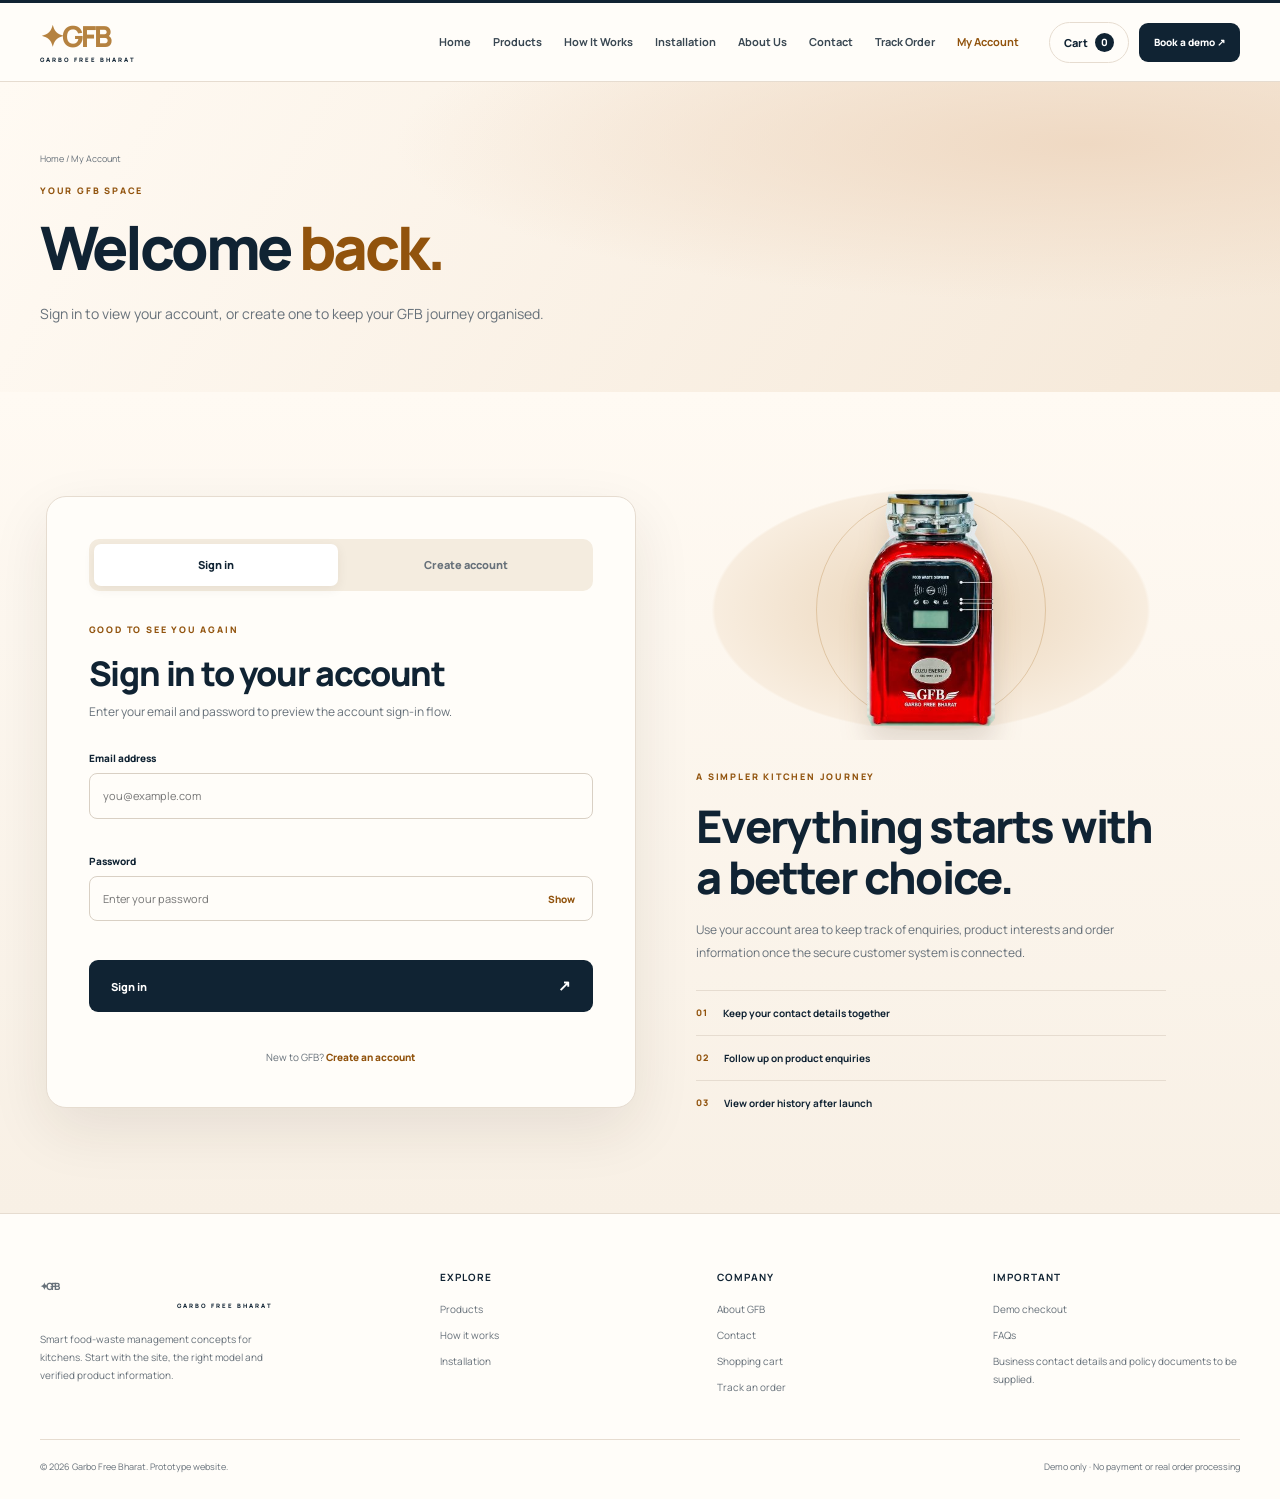
==== account.html @ bade6b45 "first" ====
<!doctype html>
<html lang="en">
<head>
  <meta charset="utf-8">
  <meta name="viewport" content="width=device-width, initial-scale=1">
  <meta name="description" content="GFB customer account sign in and registration page prototype.">
  <title>My Account | GFB</title>
  <link rel="stylesheet" href="css/style.css">
</head>
<body data-page="account">
  <header class="site-header" id="siteHeader"></header>
  <main>
    <section class="page-hero account-hero">
      <div class="container">
        <div class="breadcrumb"><a href="index.html">Home</a> / My Account</div>
        <span class="eyebrow">Your GFB space</span>
        <h1>Welcome <span class="gold">back.</span></h1>
        <p class="lead">Sign in to view your account, or create one to keep your GFB journey organised.</p>
      </div>
    </section>

    <section class="section account-section">
      <div class="container account-layout">
        <div class="account-card">
          <div class="account-tabs" role="tablist" aria-label="Account options">
            <button class="account-tab active" id="signInTab" type="button" role="tab" aria-selected="true" aria-controls="signInPanel">Sign in</button>
            <button class="account-tab" id="registerTab" type="button" role="tab" aria-selected="false" aria-controls="registerPanel">Create account</button>
          </div>

          <form id="signInPanel" class="account-form" novalidate>
            <span class="eyebrow">Good to see you again</span>
            <h2>Sign in to your account</h2>
            <p class="copy">Enter your email and password to preview the account sign-in flow.</p>
            <div class="field">
              <label for="loginEmail">Email address</label>
              <input id="loginEmail" name="email" type="email" autocomplete="email" placeholder="you@example.com" required>
              <small class="error" data-account-error="loginEmail"></small>
            </div>
            <div class="field">
              <label for="loginPassword">Password</label>
              <div class="password-wrap"><input id="loginPassword" name="password" type="password" autocomplete="current-password" placeholder="Enter your password" minlength="8" required><button class="password-toggle" type="button" data-toggle-password="loginPassword" aria-label="Show password">Show</button></div>
              <small class="error" data-account-error="loginPassword"></small>
            </div>
            <button class="btn btn-dark account-submit" type="submit">Sign in <span>↗</span></button>
            <p class="account-status" id="loginStatus" aria-live="polite"></p>
            <p class="account-switch-copy">New to GFB? <button type="button" class="text-button" data-show-register>Create an account</button></p>
          </form>

          <form id="registerPanel" class="account-form" novalidate hidden>
            <span class="eyebrow">Join the GFB community</span>
            <h2>Create your account</h2>
            <p class="copy">Add your details to preview the registration experience.</p>
            <div class="field">
              <label for="registerName">Full name</label>
              <input id="registerName" name="name" autocomplete="name" placeholder="Your full name" required>
              <small class="error" data-account-error="registerName"></small>
            </div>
            <div class="field">
              <label for="registerEmail">Email address</label>
              <input id="registerEmail" name="email" type="email" autocomplete="email" placeholder="you@example.com" required>
              <small class="error" data-account-error="registerEmail"></small>
            </div>
            <div class="field">
              <label for="registerPhone">Mobile number</label>
              <input id="registerPhone" name="phone" inputmode="numeric" autocomplete="tel" placeholder="10-digit mobile number" pattern="[6-9][0-9]{9}" required>
              <small class="error" data-account-error="registerPhone"></small>
            </div>
            <div class="field">
              <label for="registerPassword">Create password</label>
              <div class="password-wrap"><input id="registerPassword" name="password" type="password" autocomplete="new-password" placeholder="At least 8 characters" minlength="8" required><button class="password-toggle" type="button" data-toggle-password="registerPassword" aria-label="Show password">Show</button></div>
              <small class="error" data-account-error="registerPassword"></small>
            </div>
            <label class="account-consent"><input type="checkbox" id="accountConsent" required> I agree to the account terms and privacy policy (add official links before launch).</label>
            <button class="btn btn-dark account-submit" type="submit">Create account <span>↗</span></button>
            <p class="account-status" id="registerStatus" aria-live="polite"></p>
            <p class="account-switch-copy">Already have an account? <button type="button" class="text-button" data-show-login>Sign in</button></p>
          </form>

          <section id="accountPreview" class="account-preview" hidden aria-live="polite">
            <div class="success-mark">✓</div>
            <span class="eyebrow">Prototype account preview</span>
            <h2 id="previewHeading">Welcome to GFB</h2>
            <p class="copy" id="previewMessage"></p>
            <div class="account-profile-row"><span>Account email</span><strong id="previewEmail"></strong></div>
            <p class="notice">This is only a front-end preview. No account has been created and no credentials are verified or saved.</p>
            <button class="btn btn-outline" id="accountSignOut" type="button">Back to sign in</button>
          </section>
        </div>

        <aside class="account-aside">
          <div class="account-aside-art"><span class="account-orbit"></span><img src="assets/images/gfb-product.png" alt="GFB food waste management product"></div>
          <span class="eyebrow">A simpler kitchen journey</span>
          <h2>Everything starts with a better choice.</h2>
          <p class="copy">Use your account area to keep track of enquiries, product interests and order information once the secure customer system is connected.</p>
          <ul class="account-benefits">
            <li><span>01</span> Keep your contact details together</li>
            <li><span>02</span> Follow up on product enquiries</li>
            <li><span>03</span> View order history after launch</li>
          </ul>
        </aside>
      </div>
    </section>
  </main>
  <footer class="site-footer" id="siteFooter"></footer>
  <div class="toast" id="toast" role="status" aria-live="polite"></div>
  <script src="js/products.js"></script>
  <script src="js/app.js"></script>
  <script src="js/account.js"></script>
</body>
</html>
---- css/style.css ----
@import url('https://fonts.googleapis.com/css2?family=Manrope:wght@400;500;600;700;800&display=swap');
:root{
 --ivory:#fffaf3;--cream:#f8eddf;--peach:#f0ddca;--ink:#102333;
 --bronze:#91530d;--gold:#b58240;--muted:#67717a;--line:#e6dcd0;
 --white:#fffdf9;--sage:#eaf0e6;--shadow:0 22px 60px rgba(40,32,20,.09);
 --font:'Manrope',Arial,sans-serif;--radius:20px;--max:1200px
}
*{box-sizing:border-box}html{scroll-behavior:smooth;scroll-padding-top:100px}
body{margin:0;background:var(--ivory);color:var(--ink);font-family:var(--font);line-height:1.6}
img{max-width:100%;display:block}a{color:inherit}button,input,select,textarea{font:inherit}
button,a{ -webkit-tap-highlight-color:transparent}
a:focus-visible,button:focus-visible,input:focus-visible,select:focus-visible,textarea:focus-visible{outline:3px solid #ba8543;outline-offset:3px}
.container{width:min(calc(100% - 44px),var(--max));margin:auto}
.site-header{height:82px;position:sticky;top:0;z-index:50;background:rgba(255,253,249,.94);backdrop-filter:blur(16px);border-top:3px solid var(--ink);border-bottom:1px solid var(--line)}
.nav-wrap{height:100%;display:flex;align-items:center;gap:30px}
.brand{text-decoration:none;color:var(--gold);font-size:29px;font-weight:800;letter-spacing:-2px;line-height:1;white-space:nowrap}
.brand small{display:block;color:var(--ink);font-size:6px;letter-spacing:2px;margin-top:6px;text-align:center}
.nav-links{display:flex;align-items:center;gap:22px;margin-left:auto}
.nav-links a{text-decoration:none;font-size:11px;font-weight:700;color:#394752;transition:color .2s}
.nav-links a:hover,.nav-links a.active{color:var(--bronze)}
.nav-actions{display:flex;align-items:center;gap:10px}
.cart-link{font-size:11px;text-decoration:none;font-weight:800;border:1px solid var(--line);border-radius:999px;padding:10px 14px}
.cart-count{display:inline-grid;place-items:center;min-width:19px;height:19px;border-radius:50%;background:var(--ink);color:white;margin-left:5px;font-size:10px}
.menu-toggle{display:none;background:none;border:1px solid var(--line);border-radius:9px;padding:9px 12px;font-size:19px;color:var(--ink)}
.btn{display:inline-flex;align-items:center;justify-content:center;gap:9px;min-height:48px;padding:13px 21px;border-radius:9px;border:1px solid transparent;text-decoration:none;font-size:11px;font-weight:800;cursor:pointer;transition:transform .2s,box-shadow .2s,background .2s}
.btn:hover{transform:translateY(-2px);box-shadow:0 10px 25px rgba(16,35,51,.12)}
.btn-dark{background:var(--ink);color:white}.btn-bronze{background:var(--bronze);color:white}
.btn-outline{background:transparent;color:var(--ink);border-color:#cdb99e}.btn-light{background:var(--white);color:var(--ink);border-color:var(--line)}
.btn-small{min-height:39px;padding:10px 14px;font-size:10px}
.eyebrow{display:block;color:var(--bronze);font-size:9px;font-weight:800;letter-spacing:1.8px;text-transform:uppercase;margin-bottom:17px}
.pill{display:inline-flex;align-items:center;gap:8px;padding:7px 11px;border-radius:99px;background:#f3e0c9;color:#74450f;font-size:8px;font-weight:800;letter-spacing:1px;text-transform:uppercase}
.pill:before{content:"";width:5px;height:5px;border-radius:50%;background:var(--bronze)}
h1,h2,h3,p{margin-top:0}h1{font-size:clamp(42px,5.5vw,70px);line-height:1.06;letter-spacing:-3px;font-weight:800;margin-bottom:22px}
h2{font-size:clamp(30px,4vw,49px);line-height:1.12;letter-spacing:-1.8px;font-weight:800;margin-bottom:17px}
h3{font-size:19px;line-height:1.25;letter-spacing:-.5px}
.lead{font-size:14px;line-height:1.9;color:var(--muted);max-width:620px}
.copy{font-size:12px;line-height:1.9;color:var(--muted)}
.gold{color:var(--bronze)}.muted{color:var(--muted)}
.section{padding:88px 0}.section-soft{background:#f6eddf}
.section-head{display:flex;justify-content:space-between;align-items:end;gap:30px;margin-bottom:35px}
.section-head p{max-width:430px;margin:0}
.hero{position:relative;overflow:hidden;padding:65px 0 55px;background:radial-gradient(ellipse at 83% 30%,#efd5bd 0,transparent 53%),linear-gradient(120deg,#fffaf3,#fbf2e8)}
.hero-grid{display:grid;grid-template-columns:1.08fr .92fr;align-items:center;gap:55px}
.hero-copy .lead{max-width:560px}
.hero-actions{display:flex;gap:11px;flex-wrap:wrap;margin:28px 0}
.trust-row{display:flex;gap:20px;flex-wrap:wrap;color:#766d62;font-size:9px;font-weight:700}
.trust-row span:before{content:"◇";color:var(--bronze);margin-right:7px}
.hero-visual{min-height:470px;position:relative;display:grid;place-items:center}
.hero-orbit{position:absolute;width:min(90%,420px);aspect-ratio:1;border:1px solid #b28b5740;border-radius:50%}
.hero-orbit:after{content:"";position:absolute;inset:22px;border:1px dashed #b28b5730;border-radius:50%;animation:spin 70s linear infinite}
.product-stage{position:relative;width:min(86%,390px);height:430px;border:1px solid #fff;border-radius:24px;background:linear-gradient(140deg,#ffffffd9,#fffaf3ad);box-shadow:var(--shadow);display:flex;align-items:center;justify-content:center;overflow:hidden}
.product-stage:before{content:"";position:absolute;inset:35px;background:radial-gradient(ellipse,#ecd2b573,transparent 65%)}
.product-stage img{position:relative;height:300px;width:80%;object-fit:contain;filter:drop-shadow(0 20px 15px #492b2025);animation:float 6s ease-in-out infinite}
.stage-label{position:absolute;top:20px;left:20px;font-size:8px;letter-spacing:1px;font-weight:800;color:#496074;background:#e7edf2;padding:7px 10px;border-radius:30px}
.stage-foot{position:absolute;bottom:18px;left:20px;right:20px;border-top:1px solid var(--line);padding-top:12px;display:flex;justify-content:space-between;align-items:end}
.stage-foot strong{font-size:16px}.stage-foot small{font-size:8px;color:var(--muted);letter-spacing:1px}
@keyframes float{50%{transform:translateY(-10px)}}@keyframes spin{to{transform:rotate(360deg)}}
.grid-3{display:grid;grid-template-columns:repeat(3,1fr);gap:20px}
.grid-2{display:grid;grid-template-columns:repeat(2,1fr);gap:24px}
.product-card{background:var(--white);border:1px solid var(--line);border-radius:17px;overflow:hidden;transition:transform .25s,box-shadow .25s}
.product-card:hover{transform:translateY(-6px);box-shadow:var(--shadow)}
.product-art{height:240px;background:linear-gradient(135deg,#f6eadb,#eee6d7);display:grid;place-items:center;position:relative;overflow:hidden}
.product-art img{height:200px;width:80%;object-fit:contain;filter:drop-shadow(0 13px 10px #422b141a);transition:transform .4s}
.product-card:hover .product-art img{transform:translateY(-5px) rotate(-2deg)}
.product-info{padding:23px}.product-info h3{margin:12px 0 8px}.product-info p{font-size:11px;color:var(--muted);line-height:1.8;min-height:60px}
.product-meta{font-size:9px;color:var(--bronze);font-weight:800;letter-spacing:.8px;text-transform:uppercase}
.price-line{display:flex;align-items:baseline;gap:10px;margin:16px 0 5px}.price-line strong{font-size:20px}.price-line del{font-size:11px;color:#999}
.price-note{font-size:9px;color:var(--muted);margin-bottom:17px}
.card-actions{display:flex;gap:8px;flex-wrap:wrap}
.note-box{padding:15px 17px;border:1px solid #e2d3bd;border-radius:10px;background:#fffaf3;color:#756b5e;font-size:10px;line-height:1.8}
.feature-grid{display:grid;grid-template-columns:repeat(auto-fit,minmax(240px,1fr));gap:15px}
.feature{padding:24px;border:1px solid var(--line);border-radius:15px;background:rgba(255,253,249,.7)}
.feature-number{color:var(--bronze);font-size:10px;font-weight:800;letter-spacing:1px}
.feature h3{margin:13px 0 8px}.feature p{font-size:11px;color:var(--muted);line-height:1.8;margin:0}
.steps{display:grid;grid-template-columns:repeat(3,1fr);gap:15px}
.step{padding:24px;background:var(--white);border:1px solid var(--line);border-radius:15px}
.step-no{width:34px;height:34px;border-radius:50%;display:grid;place-items:center;background:#f3e0c9;color:var(--bronze);font-weight:800;font-size:11px}
.step h3{margin:20px 0 9px}.step p{font-size:11px;line-height:1.8;color:var(--muted);margin:0}
.diagram{background:#f5ecdf;border:1px solid var(--line);border-radius:20px;padding:20px;overflow:hidden}
.diagram svg{width:100%;height:auto;display:block;max-height:430px}
.cta-band{padding:45px;background:var(--ink);color:white;border-radius:20px;display:flex;align-items:center;justify-content:space-between;gap:25px}
.cta-band h2{font-size:clamp(27px,3vw,38px);margin:0}.cta-band p{color:#bdc8cf;font-size:11px;margin:10px 0 0}
.faq-list{max-width:850px}.faq-item{border-bottom:1px solid var(--line)}
.faq-q{width:100%;background:none;border:0;text-align:left;padding:20px 2px;display:flex;justify-content:space-between;gap:20px;color:var(--ink);font-weight:800;font-size:12px;cursor:pointer}
.faq-a{display:none;padding:0 30px 20px 2px;font-size:11px;line-height:1.9;color:var(--muted)}
.faq-item.open .faq-a{display:block}.faq-item.open .faq-q span:last-child{transform:rotate(45deg)}
.site-footer{background:#fffdf9;padding:55px 0 25px;border-top:1px solid var(--line)}
.footer-grid{display:grid;grid-template-columns:1.5fr 1fr 1fr 1fr;gap:30px}
.footer-grid h4{font-size:10px;letter-spacing:1px;text-transform:uppercase;margin:0 0 15px}
.footer-grid a,.footer-grid p{display:block;font-size:10px;color:var(--muted);text-decoration:none;margin:8px 0;line-height:1.8}
.footer-grid a:hover{color:var(--bronze)}.footer-bottom{border-top:1px solid var(--line);margin-top:35px;padding-top:20px;display:flex;justify-content:space-between;gap:15px;color:var(--muted);font-size:9px}
.page-hero{padding:70px 0 50px;background:linear-gradient(120deg,#fffaf3,#f5e8d8)}
.page-hero h1{font-size:clamp(38px,5vw,60px)}
.breadcrumb{font-size:9px;color:var(--muted);margin-bottom:18px}.breadcrumb a{text-decoration:none}
.detail-grid{display:grid;grid-template-columns:1fr 1fr;gap:55px;align-items:start}
.gallery-main{height:500px;background:radial-gradient(ellipse,#ead5b8,#f9f0e1);border-radius:20px;display:grid;place-items:center;overflow:hidden}
.gallery-main img{height:80%;width:80%;object-fit:contain}
.thumb-row{display:flex;gap:10px;margin-top:12px}
.thumb{width:75px;height:75px;border:1px solid var(--line);border-radius:10px;background:#f5eadc;display:grid;place-items:center;cursor:pointer}
.thumb img{height:60px;object-fit:contain}
.detail-summary h1{font-size:clamp(32px,4vw,49px);letter-spacing:-2px}
.detail-summary .price-line strong{font-size:27px}
.quantity{display:flex;align-items:center;gap:12px;margin:22px 0}
.quantity button{width:35px;height:35px;border:1px solid var(--line);background:white;border-radius:8px;cursor:pointer}
.quantity input{width:45px;text-align:center;border:1px solid var(--line);border-radius:7px;padding:8px}
.spec-table{width:100%;border-collapse:collapse;margin-top:20px;font-size:11px}
.spec-table td{padding:14px 10px;border-bottom:1px solid var(--line)}
.spec-table td:first-child{font-weight:800;width:42%}.spec-table td:last-child{color:var(--muted)}
.content-split{display:grid;grid-template-columns:1fr 1fr;gap:45px;align-items:center}
.content-image{min-height:340px;background:radial-gradient(ellipse,#ead5b8,#f9f0e1);border-radius:20px;display:grid;place-items:center}
.content-image img{height:290px;object-fit:contain}
.form-layout{display:grid;grid-template-columns:1.2fr .8fr;gap:35px;align-items:start}
.form-card,.summary-card{background:white;border:1px solid var(--line);border-radius:16px;padding:26px}
.form-grid{display:grid;grid-template-columns:1fr 1fr;gap:16px}
.field{display:flex;flex-direction:column;gap:7px;margin-bottom:15px}
.field.full{grid-column:1/-1}.field label{font-size:10px;font-weight:800}
.field input,.field select,.field textarea{width:100%;padding:13px;border:1px solid #d9d0c4;border-radius:8px;background:#fffdf9;font-size:11px;color:var(--ink)}
.field textarea{min-height:110px;resize:vertical}
.field input:focus,.field select:focus,.field textarea:focus{border-color:var(--gold);outline:2px solid #b5824022}
.error{font-size:9px;color:#b42318;min-height:12px}
.summary-row{display:flex;justify-content:space-between;gap:15px;padding:12px 0;border-bottom:1px solid var(--line);font-size:11px}
.summary-total{font-size:16px;font-weight:800}
.cart-row{display:grid;grid-template-columns:100px 1fr auto;gap:20px;align-items:center;padding:18px 0;border-bottom:1px solid var(--line)}
.cart-row img{height:90px;width:90px;object-fit:contain;background:#f5eadc;border-radius:10px}
.cart-row h3{font-size:14px;margin-bottom:5px}.cart-row p{font-size:10px;color:var(--muted);margin:0}
.cart-row .cart-controls{display:flex;align-items:center;gap:8px;margin-top:10px}
.cart-controls button{border:1px solid var(--line);background:white;border-radius:6px;padding:5px 10px;cursor:pointer}
.empty-state{text-align:center;padding:65px 20px;background:white;border:1px solid var(--line);border-radius:18px}
.success-mark{width:66px;height:66px;border-radius:50%;display:grid;place-items:center;background:#eaf0e6;color:#42623c;font-size:30px;margin:0 auto 20px}
.notice{padding:13px 15px;background:#f3e7d7;border:1px solid #e2d3bd;border-radius:9px;font-size:10px;color:#6f5c43;line-height:1.8}
.toast{position:fixed;right:20px;bottom:20px;z-index:100;background:var(--ink);color:white;padding:14px 18px;border-radius:10px;font-size:11px;box-shadow:var(--shadow);opacity:0;transform:translateY(12px);transition:.25s;pointer-events:none}
.toast.show{opacity:1;transform:none}
.mobile-buy{display:none}
@media(max-width:900px){
 .nav-links{gap:12px}.nav-links a{font-size:10px}.nav-wrap{gap:18px}
 .hero-grid{gap:25px}.product-stage{height:390px}.hero-visual{min-height:410px}
 .footer-grid{grid-template-columns:1.3fr 1fr 1fr}.detail-grid{gap:30px}
}
@media(max-width:700px){
 .container{width:min(calc(100% - 34px),var(--max))}
 .site-header{height:72px}.nav-wrap{justify-content:space-between}
 .menu-toggle{display:block}.nav-actions{margin-left:auto}.nav-actions .btn{display:none}
 .nav-links{display:none;position:absolute;top:69px;left:0;right:0;background:var(--white);padding:18px 24px 24px;border-bottom:1px solid var(--line);box-shadow:var(--shadow);flex-direction:column;align-items:stretch;gap:0}
 .nav-links.open{display:flex}.nav-links a{padding:12px 0;border-bottom:1px solid var(--line);font-size:12px}
 .brand{font-size:26px}.hero{padding:48px 0 35px}.hero-grid{grid-template-columns:1fr;gap:12px}
 h1{font-size:43px;letter-spacing:-2px}.hero-visual{min-height:390px}.product-stage{height:365px;width:min(90%,360px)}
 .product-stage img{height:260px}.section{padding:62px 0}.section-head{display:block}.section-head p{margin-top:15px}
 .grid-3,.grid-2,.steps,.feature-grid{grid-template-columns:1fr}
 .product-art{height:220px}.product-info p{min-height:0}
 .detail-grid,.content-split,.form-layout{grid-template-columns:1fr;gap:25px}
 .gallery-main{height:370px}.detail-summary h1{font-size:36px}
 .cta-band{padding:28px;display:block}.cta-band .btn{margin-top:20px}
 .footer-grid{grid-template-columns:1fr 1fr}.footer-grid>div:first-child{grid-column:1/-1}
 .footer-bottom{display:block;line-height:2}.form-grid{grid-template-columns:1fr}
 .field.full{grid-column:auto}.cart-row{grid-template-columns:76px 1fr}.cart-row>strong{grid-column:2}
 .cart-row img{width:70px;height:75px}.mobile-buy{display:flex;position:fixed;bottom:12px;left:14px;right:14px;z-index:45;box-shadow:0 8px 30px #0002}
}
@media(prefers-reduced-motion:reduce){*,*:before,*:after{animation:none!important;transition:none!important;scroll-behavior:auto!important}}

/* Account page */
.account-hero{background:radial-gradient(ellipse at 85% 20%,#efd9c3 0,transparent 45%),linear-gradient(120deg,#fffaf3,#f5e8d8)}
.account-section{background:linear-gradient(180deg,#fffaf3,#f8f0e5)}
.account-layout{display:grid;grid-template-columns:minmax(0,1.05fr) minmax(300px,.95fr);gap:55px;align-items:center}
.account-card{background:var(--white);border:1px solid var(--line);border-radius:20px;padding:clamp(22px,4vw,42px);box-shadow:var(--shadow);max-width:590px;width:100%;margin:auto}
.account-tabs{display:grid;grid-template-columns:1fr 1fr;gap:6px;padding:5px;background:#f4ecdf;border-radius:10px;margin-bottom:32px}
.account-tab{border:0;background:transparent;border-radius:7px;padding:12px 10px;color:var(--muted);font-size:11px;font-weight:800;cursor:pointer}
.account-tab.active{background:white;color:var(--ink);box-shadow:0 3px 12px #38260f12}
.account-form h2,.account-preview h2{font-size:clamp(25px,3vw,34px);letter-spacing:-1.2px;margin-bottom:9px}
.account-form>.copy{margin-bottom:26px}
.password-wrap{position:relative;display:flex;align-items:center}
.password-wrap input{padding-right:65px!important}
.password-toggle{position:absolute;right:10px;border:0;background:transparent;color:var(--bronze);font-size:10px;font-weight:800;cursor:pointer;padding:8px}
.account-submit{width:100%;margin-top:5px}
.account-submit span{margin-left:auto;font-size:15px}
.account-switch-copy{text-align:center;color:var(--muted);font-size:10px;margin:22px 0 0}
.text-button{border:0;background:transparent;color:var(--bronze);font-size:10px;font-weight:800;cursor:pointer;padding:0}
.account-status{font-size:10px;color:var(--muted);min-height:5px;margin:10px 0 0}
.account-consent{display:flex;gap:9px;align-items:flex-start;font-size:9px;color:var(--muted);line-height:1.7;margin:5px 0 17px}
.account-consent input{margin-top:3px;accent-color:var(--bronze)}
.account-preview{text-align:center;padding:15px 0 0}
.account-profile-row{display:flex;justify-content:space-between;gap:12px;text-align:left;padding:16px 0;margin:20px 0;border-top:1px solid var(--line);border-bottom:1px solid var(--line);font-size:10px}
.account-profile-row span{color:var(--muted)}
.account-preview .notice{text-align:left;margin:18px 0}
.account-aside{max-width:470px}
.account-aside h2{font-size:clamp(30px,4vw,45px);letter-spacing:-1.8px}
.account-aside-art{height:260px;position:relative;display:grid;place-items:center;margin-bottom:30px;background:radial-gradient(ellipse,#ead4b8,#f8eddf 65%,transparent 66%);overflow:hidden}
.account-aside-art img{height:235px;width:75%;object-fit:contain;position:relative;z-index:1;filter:drop-shadow(0 18px 14px #49301b25)}
.account-orbit{position:absolute;width:230px;height:230px;border:1px solid #b5824050;border-radius:50%}
.account-benefits{list-style:none;padding:0;margin:25px 0 0}
.account-benefits li{display:flex;gap:15px;align-items:center;border-top:1px solid var(--line);padding:14px 0;font-size:10px;font-weight:700}
.account-benefits span{color:var(--bronze);font-size:9px;font-weight:800;letter-spacing:1px}
@media(max-width:800px){.account-layout{grid-template-columns:1fr;gap:45px}.account-aside{max-width:590px;margin:auto}.account-aside-art{height:220px}.account-aside-art img{height:205px}}
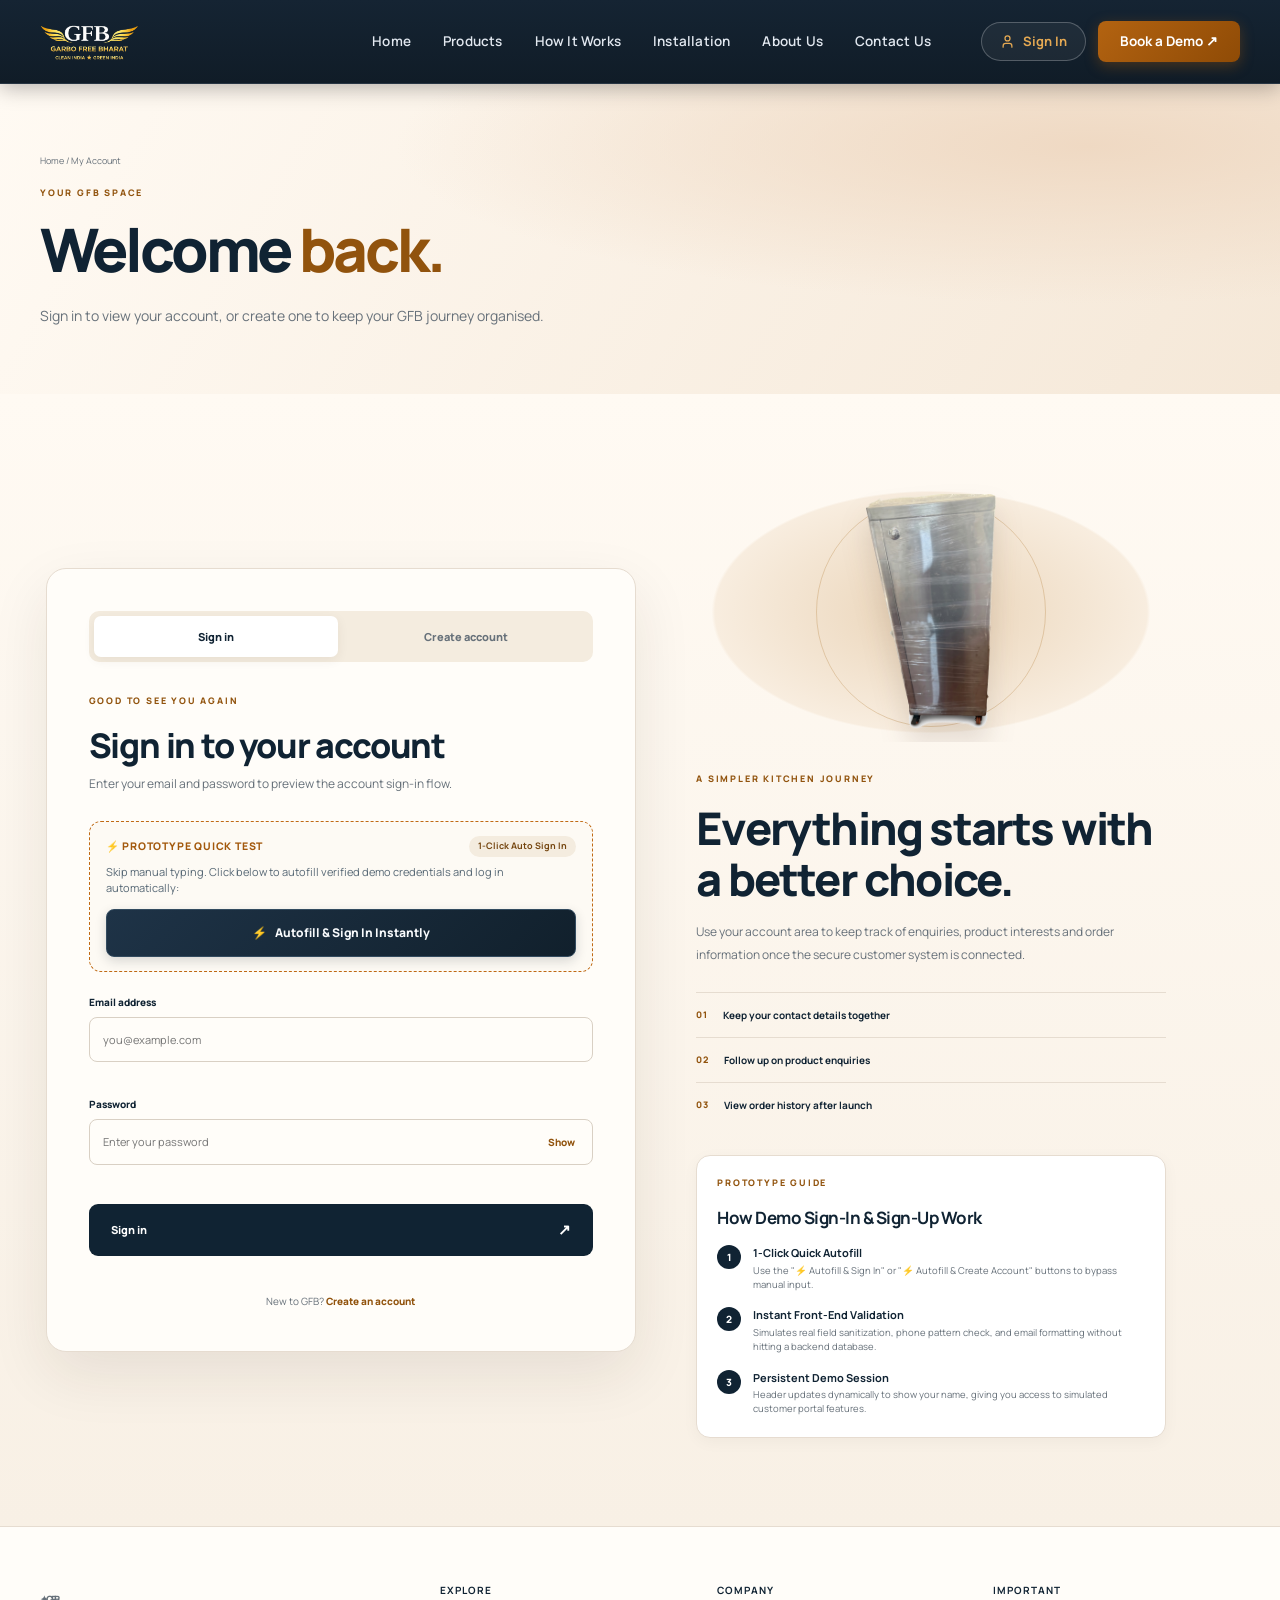
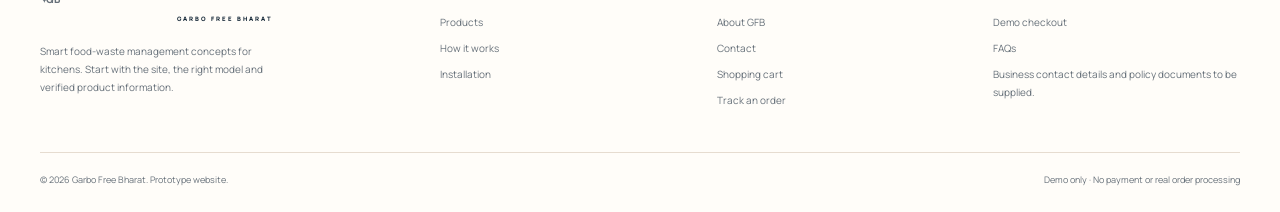
==== commit 8b211242: "five" ====
--- a/account.html
+++ b/account.html
@@ -31,6 +31,17 @@
             <span class="eyebrow">Good to see you again</span>
             <h2>Sign in to your account</h2>
             <p class="copy">Enter your email and password to preview the account sign-in flow.</p>
+
+            <div class="prototype-autofill-banner">
+              <div class="autofill-top">
+                <span class="proto-tag">⚡ Prototype Quick Test</span>
+                <span class="proto-badge">1-Click Auto Sign In</span>
+              </div>
+              <p class="proto-text">Skip manual typing. Click below to autofill verified demo credentials and log in automatically:</p>
+              <button type="button" class="btn btn-autofill" id="autofillSignInBtn">
+                <span>⚡</span> Autofill & Sign In Instantly
+              </button>
+            </div>
             <div class="field">
               <label for="loginEmail">Email address</label>
               <input id="loginEmail" name="email" type="email" autocomplete="email" placeholder="you@example.com" required>
@@ -50,6 +61,17 @@
             <span class="eyebrow">Join the GFB community</span>
             <h2>Create your account</h2>
             <p class="copy">Add your details to preview the registration experience.</p>
+
+            <div class="prototype-autofill-banner">
+              <div class="autofill-top">
+                <span class="proto-tag">⚡ Prototype Quick Test</span>
+                <span class="proto-badge">1-Click Auto Registration</span>
+              </div>
+              <p class="proto-text">Skip manual typing. Click below to generate sample user details, accept terms, and create your demo account automatically:</p>
+              <button type="button" class="btn btn-autofill" id="autofillSignUpBtn">
+                <span>⚡</span> Autofill & Create Account Instantly
+              </button>
+            </div>
             <div class="field">
               <label for="registerName">Full name</label>
               <input id="registerName" name="name" autocomplete="name" placeholder="Your full name" required>
@@ -76,14 +98,45 @@
             <p class="account-switch-copy">Already have an account? <button type="button" class="text-button" data-show-login>Sign in</button></p>
           </form>
 
-          <section id="accountPreview" class="account-preview" hidden aria-live="polite">
-            <div class="success-mark">✓</div>
-            <span class="eyebrow">Prototype account preview</span>
-            <h2 id="previewHeading">Welcome to GFB</h2>
-            <p class="copy" id="previewMessage"></p>
-            <div class="account-profile-row"><span>Account email</span><strong id="previewEmail"></strong></div>
-            <p class="notice">This is only a front-end preview. No account has been created and no credentials are verified or saved.</p>
-            <button class="btn btn-outline" id="accountSignOut" type="button">Back to sign in</button>
+          <section id="accountPreview" class="account-dashboard" hidden aria-live="polite">
+            <div class="dashboard-header">
+              <div class="dashboard-avatar" id="previewAvatar">AS</div>
+              <div class="dashboard-user-info">
+                <div class="session-badge"><span class="pulse-dot"></span> Active Prototype Session</div>
+                <h2 id="previewHeading">Welcome back, Aditya</h2>
+                <p class="copy" id="previewMessage">You are signed in to the GFB prototype customer portal.</p>
+              </div>
+            </div>
+
+            <div class="dashboard-grid">
+              <div class="dash-card">
+                <span class="dash-card-tag">Account Profile</span>
+                <div class="dash-row"><span>Full Name</span><strong id="previewName">Aditya Sharma</strong></div>
+                <div class="dash-row"><span>Email</span><strong id="previewEmail">aditya.sharma@garbofree.in</strong></div>
+                <div class="dash-row"><span>Mobile</span><strong id="previewPhone">+91 98765 43210</strong></div>
+                <div class="dash-row"><span>Membership</span><strong>GFB Verified Prototype Member</strong></div>
+              </div>
+
+              <div class="dash-card">
+                <span class="dash-card-tag">Recent Enquiry</span>
+                <div class="dash-enquiry">
+                  <strong>GFB Home Model (0.75 HP)</strong>
+                  <p>Installation feasibility check requested for standard 3.5" stainless steel sink.</p>
+                  <span class="enquiry-status-pill">Survey Scheduled · Prototype Status</span>
+                </div>
+              </div>
+            </div>
+
+            <div class="dashboard-quick-actions">
+              <a class="btn btn-dark btn-small" href="index.html#products">Explore Products →</a>
+              <a class="btn btn-outline btn-small" href="track-order.html">Track Orders</a>
+              <button class="btn btn-danger-outline btn-small" id="accountSignOut" type="button">Sign Out</button>
+            </div>
+
+            <div class="prototype-explainer-banner">
+              <strong>💡 How this prototype works:</strong>
+              <p>Your session is stored locally in your browser. As you navigate the site (Home, Products, How It Works, Installation), the header remembers your logged-in status. You can click "Sign Out" anytime to return to guest mode.</p>
+            </div>
           </section>
         </div>
 
@@ -97,6 +150,32 @@
             <li><span>02</span> Follow up on product enquiries</li>
             <li><span>03</span> View order history after launch</li>
           </ul>
+
+          <div class="proto-walkthrough-card">
+            <span class="eyebrow">Prototype Guide</span>
+            <h3>How Demo Sign-In & Sign-Up Work</h3>
+            <div class="proto-step-item">
+              <span class="step-num">1</span>
+              <div>
+                <strong>1-Click Quick Autofill</strong>
+                <p>Use the "⚡ Autofill & Sign In" or "⚡ Autofill & Create Account" buttons to bypass manual input.</p>
+              </div>
+            </div>
+            <div class="proto-step-item">
+              <span class="step-num">2</span>
+              <div>
+                <strong>Instant Front-End Validation</strong>
+                <p>Simulates real field sanitization, phone pattern check, and email formatting without hitting a backend database.</p>
+              </div>
+            </div>
+            <div class="proto-step-item">
+              <span class="step-num">3</span>
+              <div>
+                <strong>Persistent Demo Session</strong>
+                <p>Header updates dynamically to show your name, giving you access to simulated customer portal features.</p>
+              </div>
+            </div>
+          </div>
         </aside>
       </div>
     </section>
--- a/css/style.css
+++ b/css/style.css
@@ -11,17 +11,28 @@
 button,a{ -webkit-tap-highlight-color:transparent}
 a:focus-visible,button:focus-visible,input:focus-visible,select:focus-visible,textarea:focus-visible{outline:3px solid #ba8543;outline-offset:3px}
 .container{width:min(calc(100% - 44px),var(--max));margin:auto}
-.site-header{height:82px;position:sticky;top:0;z-index:50;background:rgba(255,253,249,.94);backdrop-filter:blur(16px);border-top:3px solid var(--ink);border-bottom:1px solid var(--line)}
-.nav-wrap{height:100%;display:flex;align-items:center;gap:30px}
+.site-header{height:84px;position:sticky;top:0;z-index:100;background:#11202c;background:linear-gradient(180deg,#152433 0%,#101c27 100%);border-top:none;border-bottom:1px solid rgba(255,255,255,0.08);box-shadow:0 4px 20px rgba(0,0,0,0.28)}
+.nav-wrap{height:100%;display:flex;align-items:center;justify-content:space-between;gap:24px}
 .brand{text-decoration:none;color:var(--gold);font-size:29px;font-weight:800;letter-spacing:-2px;line-height:1;white-space:nowrap}
 .brand small{display:block;color:var(--ink);font-size:6px;letter-spacing:2px;margin-top:6px;text-align:center}
-.nav-links{display:flex;align-items:center;gap:22px;margin-left:auto}
-.nav-links a{text-decoration:none;font-size:11px;font-weight:700;color:#394752;transition:color .2s}
-.nav-links a:hover,.nav-links a.active{color:var(--bronze)}
-.nav-actions{display:flex;align-items:center;gap:10px}
-.cart-link{font-size:11px;text-decoration:none;font-weight:800;border:1px solid var(--line);border-radius:999px;padding:10px 14px}
-.cart-count{display:inline-grid;place-items:center;min-width:19px;height:19px;border-radius:50%;background:var(--ink);color:white;margin-left:5px;font-size:10px}
-.menu-toggle{display:none;background:none;border:1px solid var(--line);border-radius:9px;padding:9px 12px;font-size:19px;color:var(--ink)}
+.brand-logo-wrap{display:inline-flex;align-items:center;text-decoration:none;padding:4px 0}
+.header-logo{height:50px;width:auto;max-width:185px;object-fit:contain;display:block;transition:transform .2s ease}
+.brand-logo-wrap:hover .header-logo{transform:scale(1.02)}
+.nav-links{display:flex;align-items:center;gap:28px;margin-left:auto;margin-right:24px}
+.nav-links a{text-decoration:none;font-size:13.5px;font-weight:600;color:#e2e8f0;letter-spacing:0.2px;padding:6px 2px;position:relative;transition:color .2s ease}
+.nav-links a:hover,.nav-links a.active{color:#ffffff}
+.nav-links a.active::after{content:"";position:absolute;bottom:-4px;left:0;right:0;height:2px;background:#c06a14;border-radius:2px}
+.nav-actions{display:flex;align-items:center;gap:12px}
+.nav-signin-btn{display:inline-flex;align-items:center;gap:8px;padding:8px 18px;border-radius:999px;border:1px solid rgba(255,255,255,0.24);background:rgba(255,255,255,0.05);color:#e5a953;font-size:13px;font-weight:700;text-decoration:none;transition:all .2s ease;white-space:nowrap}
+.nav-signin-btn svg{stroke:#e5a953;transition:stroke .2s ease}
+.nav-signin-btn:hover{background:rgba(255,255,255,0.12);border-color:rgba(255,255,255,0.45);color:#f6c579;transform:translateY(-1px)}
+.nav-signin-btn:hover svg{stroke:#f6c579}
+.nav-demo-btn{display:inline-flex;align-items:center;justify-content:center;gap:6px;padding:10px 22px;border-radius:8px;background:#a3590d;background:linear-gradient(135deg,#b36311 0%,#8f4b06 100%);color:#ffffff !important;font-size:13.5px;font-weight:700;text-decoration:none;box-shadow:0 4px 14px rgba(163,89,13,0.38);transition:all .2s ease;white-space:nowrap}
+.nav-demo-btn:hover{background:linear-gradient(135deg,#c46d14 0%,#9e5308 100%);box-shadow:0 6px 18px rgba(163,89,13,0.5);transform:translateY(-1px)}
+.mobile-nav-actions{display:none}
+.cart-link{font-size:11px;text-decoration:none;font-weight:800;border:1px solid rgba(255,255,255,0.2);color:#e2e8f0;border-radius:999px;padding:8px 12px}
+.cart-count{display:inline-grid;place-items:center;min-width:19px;height:19px;border-radius:50%;background:var(--bronze);color:white;margin-left:5px;font-size:10px}
+.menu-toggle{display:none;background:rgba(255,255,255,0.08);border:1px solid rgba(255,255,255,0.22);border-radius:8px;padding:8px 12px;font-size:18px;color:#ffffff;cursor:pointer}
 .btn{display:inline-flex;align-items:center;justify-content:center;gap:9px;min-height:48px;padding:13px 21px;border-radius:9px;border:1px solid transparent;text-decoration:none;font-size:11px;font-weight:800;cursor:pointer;transition:transform .2s,box-shadow .2s,background .2s}
 .btn:hover{transform:translateY(-2px);box-shadow:0 10px 25px rgba(16,35,51,.12)}
 .btn-dark{background:var(--ink);color:white}.btn-bronze{background:var(--bronze);color:white}
@@ -131,17 +142,26 @@
 .toast{position:fixed;right:20px;bottom:20px;z-index:100;background:var(--ink);color:white;padding:14px 18px;border-radius:10px;font-size:11px;box-shadow:var(--shadow);opacity:0;transform:translateY(12px);transition:.25s;pointer-events:none}
 .toast.show{opacity:1;transform:none}
 .mobile-buy{display:none}
+@media(max-width:1100px){
+ .nav-links{gap:18px;margin-right:16px}.nav-links a{font-size:12.5px}.header-logo{height:46px}
+ .nav-signin-btn{padding:7px 14px;font-size:12px}.nav-demo-btn{padding:9px 18px;font-size:12.5px}
+}
 @media(max-width:900px){
- .nav-links{gap:12px}.nav-links a{font-size:10px}.nav-wrap{gap:18px}
+ .nav-links{gap:12px;margin-right:10px}.nav-links a{font-size:11.5px}.nav-wrap{gap:14px}.header-logo{height:42px}
+ .nav-signin-btn{padding:6px 12px;font-size:11.5px}.nav-demo-btn{padding:8px 14px;font-size:12px}
  .hero-grid{gap:25px}.product-stage{height:390px}.hero-visual{min-height:410px}
  .footer-grid{grid-template-columns:1.3fr 1fr 1fr}.detail-grid{gap:30px}
 }
 @media(max-width:700px){
  .container{width:min(calc(100% - 34px),var(--max))}
  .site-header{height:72px}.nav-wrap{justify-content:space-between}
- .menu-toggle{display:block}.nav-actions{margin-left:auto}.nav-actions .btn{display:none}
- .nav-links{display:none;position:absolute;top:69px;left:0;right:0;background:var(--white);padding:18px 24px 24px;border-bottom:1px solid var(--line);box-shadow:var(--shadow);flex-direction:column;align-items:stretch;gap:0}
- .nav-links.open{display:flex}.nav-links a{padding:12px 0;border-bottom:1px solid var(--line);font-size:12px}
+ .header-logo{height:42px}
+ .menu-toggle{display:block;margin-left:auto}
+ .nav-actions{display:none}
+ .nav-links{display:none;position:absolute;top:72px;left:0;right:0;background:#11202c;border-bottom:1px solid rgba(255,255,255,0.12);box-shadow:0 12px 30px rgba(0,0,0,0.45);padding:20px 24px;flex-direction:column;align-items:stretch;gap:0;margin:0}
+ .nav-links.open{display:flex}.nav-links a{padding:12px 0;border-bottom:1px solid rgba(255,255,255,0.08);font-size:14px;color:#e2e8f0}
+ .mobile-nav-actions{display:flex;flex-direction:column;gap:10px;margin-top:16px;padding-top:8px}
+ .mobile-nav-actions .nav-signin-btn,.mobile-nav-actions .nav-demo-btn{width:100%;justify-content:center;padding:12px}
  .brand{font-size:26px}.hero{padding:48px 0 35px}.hero-grid{grid-template-columns:1fr;gap:12px}
  h1{font-size:43px;letter-spacing:-2px}.hero-visual{min-height:390px}.product-stage{height:365px;width:min(90%,360px)}
  .product-stage img{height:260px}.section{padding:62px 0}.section-head{display:block}.section-head p{margin-top:15px}
@@ -190,3 +210,832 @@
 .account-benefits li{display:flex;gap:15px;align-items:center;border-top:1px solid var(--line);padding:14px 0;font-size:10px;font-weight:700}
 .account-benefits span{color:var(--bronze);font-size:9px;font-weight:800;letter-spacing:1px}
 @media(max-width:800px){.account-layout{grid-template-columns:1fr;gap:45px}.account-aside{max-width:590px;margin:auto}.account-aside-art{height:220px}.account-aside-art img{height:205px}}
+
+
+/* =========================================================
+   CINEMATIC HOW-IT-WORKS INTERACTIVE STORY ANIMATION
+   ========================================================= */
+.story {
+    height: 430svh;
+    padding: 0;
+    background: #f3e7d7;
+    --open: 0;
+    --cut: 0;
+    --water: 0;
+    --scraps: 0;
+    --zoom: 1;
+    position: relative;
+}
+
+.story-pin {
+    position: sticky;
+    top: 82px;
+    height: calc(100svh - 82px);
+    min-height: 540px;
+    overflow: hidden;
+    background: radial-gradient(ellipse at 72% 45%, #fffaf1, #efe1cc);
+}
+
+.story-grid {
+    display: grid;
+    grid-template-columns: .75fr 1.25fr;
+    align-items: center;
+    gap: 35px;
+    height: 100%;
+}
+
+.story-copy {
+    position: relative;
+    z-index: 2;
+}
+
+.story-title {
+    font-size: clamp(30px, 3.6vw, 48px);
+    font-weight: 800;
+    line-height: 1.1;
+    letter-spacing: -1.8px;
+    min-height: 115px;
+    margin-bottom: 12px;
+}
+
+.story-description {
+    font-size: 12px;
+    line-height: 1.85;
+    color: #60675f;
+    min-height: 75px;
+    max-width: 350px;
+    margin-bottom: 15px;
+}
+
+.story-nav-wrap {
+    margin: 16px 0;
+}
+
+.story-mode-switch {
+    display: inline-flex;
+    gap: 6px;
+    background: #eadecb;
+    padding: 4px;
+    border-radius: 30px;
+    margin-bottom: 14px;
+}
+
+.story-mode-btn {
+    border: 0;
+    background: transparent;
+    font-size: 9px;
+    font-weight: 800;
+    letter-spacing: .6px;
+    color: #7c7161;
+    padding: 6px 12px;
+    border-radius: 20px;
+    cursor: pointer;
+    transition: background .25s, color .25s;
+}
+
+.story-mode-btn.active {
+    background: #102333;
+    color: #ffffff;
+}
+
+.story-nav {
+    display: flex;
+    gap: 10px;
+    margin-bottom: 10px;
+}
+
+.story-nav button {
+    height: 6px;
+    width: 44px;
+    border: 0;
+    border-radius: 20px;
+    background: #c7b99e;
+    position: relative;
+    padding: 0;
+    cursor: pointer;
+    transition: background .3s, transform .3s;
+}
+
+.story-nav button:before {
+    content: '';
+    position: absolute;
+    inset: -10px 0;
+}
+
+.story-nav button.active {
+    background: var(--bronze);
+    transform: scaleY(1.3);
+}
+
+.hotspot-card {
+    background: linear-gradient(135deg, #ffffffeb, #fffaf3d9);
+    border: 1px solid #dfcfb9;
+    border-radius: 12px;
+    padding: 12px 14px;
+    box-shadow: 0 10px 25px #5e3c1d12;
+    margin-top: 14px;
+    max-width: 360px;
+    transition: border-color .3s, box-shadow .3s;
+}
+
+.hotspot-card.highlight {
+    border-color: var(--bronze);
+    box-shadow: 0 12px 30px #91530d22;
+}
+
+.hotspot-card-badge {
+    font-size: 8px;
+    font-weight: 800;
+    letter-spacing: 1px;
+    color: var(--bronze);
+    text-transform: uppercase;
+    margin-bottom: 4px;
+    display: flex;
+    align-items: center;
+    gap: 6px;
+}
+
+.hotspot-card-badge:before {
+    content: '';
+    width: 5px;
+    height: 5px;
+    border-radius: 50%;
+    background: var(--bronze);
+}
+
+.hotspot-card-title {
+    font-size: 12px;
+    font-weight: 800;
+    color: #102333;
+    margin: 0 0 4px;
+    letter-spacing: -.3px;
+}
+
+.hotspot-card-desc {
+    font-size: 10px;
+    line-height: 1.7;
+    color: #67717a;
+    margin: 0;
+}
+
+.story-note {
+    font-size: 9px;
+    color: #8a8174;
+    max-width: 340px;
+    line-height: 1.7;
+    margin-top: 12px;
+}
+
+.story-stage {
+    transform: scale(var(--zoom));
+    will-change: transform;
+    position: relative;
+    perspective: 1000px;
+}
+
+.story-stage svg {
+    width: 100%;
+    display: block;
+    max-height: calc(100svh - 160px);
+    overflow: visible;
+    filter: drop-shadow(0 20px 30px #24140718);
+}
+
+.cabinet-door {
+    transform-box: fill-box;
+    transition: transform .5s cubic-bezier(.16, 1, .3, 1), opacity .4s ease;
+    opacity: calc(1 - var(--open) * .95);
+}
+
+.door-left {
+    transform-origin: 90px 337px;
+    transform: perspective(900px) rotateY(calc(var(--open) * -84deg));
+}
+
+.door-right {
+    transform-origin: 650px 337px;
+    transform: perspective(900px) rotateY(calc(var(--open) * 84deg));
+}
+
+.cutaway-layer {
+    opacity: var(--cut);
+    transition: opacity .35s ease;
+}
+
+.food-flow-layer {
+    opacity: var(--scraps);
+    transition: opacity .35s ease;
+}
+
+.water-flow-layer {
+    opacity: var(--water);
+    transition: opacity .35s ease;
+}
+
+.rotor-assembly {
+    transform-origin: 295px 358px;
+    animation: rotorSpin 2.4s linear infinite;
+}
+
+@keyframes rotorSpin {
+    to {
+        transform: rotate(360deg);
+    }
+}
+
+.vortex-motion {
+    animation: vortexPulse 1.2s ease-in-out infinite alternate;
+}
+
+@keyframes vortexPulse {
+    0% {
+        opacity: .25;
+        stroke-width: 1px;
+    }
+    100% {
+        opacity: .85;
+        stroke-width: 2.4px;
+    }
+}
+
+.dynamic-slurry-flow {
+    stroke-dasharray: 10 8;
+    animation: slurryDash 1.2s linear infinite;
+}
+
+@keyframes slurryDash {
+    to {
+        stroke-dashoffset: -36;
+    }
+}
+
+.scrap-fall-1 {
+    animation: scrapFall 1.8s ease-in infinite;
+}
+
+.scrap-fall-2 {
+    animation: scrapFall 2.2s ease-in .5s infinite;
+}
+
+.scrap-fall-3 {
+    animation: scrapFall 2s ease-in 1s infinite;
+}
+
+@keyframes scrapFall {
+    0% {
+        transform: translateY(-12px);
+        opacity: 0;
+    }
+    35% {
+        opacity: 1;
+    }
+    100% {
+        transform: translateY(38px);
+        opacity: 0;
+    }
+}
+
+.faucet-water-stream {
+    opacity: calc(.25 + var(--water) * .75);
+    transition: opacity .4s;
+}
+
+.splash-ripple {
+    animation: ripplePulse 1.4s ease-out infinite;
+}
+
+@keyframes ripplePulse {
+    0% {
+        rx: 6px;
+        ry: 1.5px;
+        opacity: .9;
+    }
+    100% {
+        rx: 18px;
+        ry: 4.5px;
+        opacity: 0;
+    }
+}
+
+.hotspot-pin {
+    cursor: pointer;
+    transition: transform .25s cubic-bezier(.34, 1.56, .64, 1);
+}
+
+.hotspot-pin:hover,
+.hotspot-pin.active {
+    transform: scale(1.28);
+}
+
+.hotspot-pulse {
+    fill: #38bdf8;
+    opacity: .35;
+    animation: pinPulse 2s cubic-bezier(.4, 0, .6, 1) infinite;
+}
+
+.hotspot-core {
+    fill: #0284c7;
+    stroke: #ffffff;
+    stroke-width: 1.5;
+    transition: fill .2s;
+}
+
+.hotspot-pin:hover .hotspot-core,
+.hotspot-pin.active .hotspot-core {
+    fill: #dc2626;
+}
+
+@keyframes pinPulse {
+    0% {
+        r: 6px;
+        opacity: .8;
+    }
+    70% {
+        r: 15px;
+        opacity: 0;
+    }
+    100% {
+        r: 15px;
+        opacity: 0;
+    }
+}
+
+.story-progress {
+    position: absolute;
+    bottom: 0;
+    left: 0;
+    right: 0;
+    height: 3px;
+    background: #b69b7320;
+}
+
+.story-progress span {
+    display: block;
+    height: 100%;
+    width: calc(var(--p) * 100%);
+    background: var(--gold);
+}
+
+.stage-caption {
+    position: absolute;
+    bottom: 18px;
+    right: 30px;
+    font-size: 8px;
+    letter-spacing: 1px;
+    color: #8a7c68;
+}
+
+.scene-chip {
+    position: absolute;
+    right: 0;
+    top: 8%;
+    background: #fffcf6eb;
+    backdrop-filter: blur(8px);
+    border: 1px solid #e1ceb2;
+    border-radius: 8px;
+    padding: 9px 12px;
+    font-size: 8px;
+    font-weight: 700;
+    box-shadow: 0 10px 20px #6f4c2510;
+}
+
+@media(max-width:991.98px) {
+    .story-pin {
+        top: 74px;
+        height: calc(100svh - 74px);
+    }
+    .story-grid {
+        grid-template-columns: .85fr 1.15fr;
+        gap: 15px;
+    }
+    .story-title {
+        font-size: 34px;
+        min-height: 90px;
+    }
+    .story-description {
+        font-size: 11px;
+    }
+    .scene-chip {
+        right: 10px;
+        top: 0;
+    }
+}
+
+@media(max-width:700px) {
+    .story {
+        height: 380svh;
+    }
+    .story-pin {
+        min-height: 0;
+        top: 72px;
+        height: calc(100svh - 72px);
+    }
+    .story-grid {
+        display: flex;
+        flex-direction: column;
+        justify-content: center;
+        align-items: stretch;
+        gap: 0;
+    }
+    .story-copy {
+        padding-top: 15px;
+    }
+    .story-copy .eyebrow {
+        font-size: 8px;
+        margin-bottom: 8px;
+    }
+    .story-title {
+        font-size: 24px;
+        min-height: 55px;
+        max-width: 330px;
+        letter-spacing: -1px;
+        margin-bottom: 8px;
+    }
+    .story-description {
+        font-size: 10px;
+        min-height: 45px;
+        line-height: 1.6;
+        max-width: 330px;
+        margin: 0;
+    }
+    .story-nav {
+        margin: 12px 0 10px;
+    }
+    .story-note {
+        font-size: 7px;
+        max-width: none;
+    }
+    .story-mode-switch {
+        gap: 3px;
+        padding: 3px;
+        margin-bottom: 8px;
+    }
+    .story-mode-btn {
+        font-size: 7px;
+        padding: 4px 8px;
+    }
+    .hotspot-card {
+        padding: 8px 10px;
+        margin-top: 8px;
+        max-width: 320px;
+    }
+    .hotspot-card-title {
+        font-size: 10px;
+    }
+    .hotspot-card-desc {
+        font-size: 8.5px;
+        line-height: 1.5;
+    }
+    .story-stage {
+        max-height: 44svh;
+        min-height: 0;
+    }
+    .story-stage svg {
+        max-height: 40svh;
+        min-height: 170px;
+    }
+    .scene-chip {
+        font-size: 6px;
+        padding: 6px;
+    }
+}
+
+@media(prefers-reduced-motion:reduce) {
+    .story {
+        height: auto;
+    }
+    .story-pin {
+        position: relative;
+        top: 0;
+        height: auto;
+        min-height: 0;
+        padding: 45px 0;
+    }
+    .story-grid {
+        gap: 20px;
+    }
+    .story-title,
+    .story-description {
+        min-height: 0;
+    }
+    .story-stage {
+        transform: none !important;
+    }
+    .story-stage svg {
+        max-height: 430px;
+    }
+    .stage-caption {
+        position: static;
+        padding: 10px;
+        text-align: right;
+    }
+}
+
+@media(max-height:600px) and (min-width:576px) {
+    .story {
+        height: auto;
+    }
+    .story-pin {
+        position: relative;
+        top: 0;
+        height: auto;
+        min-height: 0;
+        padding: 50px 0;
+    }
+    .story-title,
+    .story-description {
+        min-height: 0;
+    }
+    .story-stage svg {
+        max-height: 350px;
+    }
+    .story-stage {
+        transform: none !important;
+    }
+    .stage-caption {
+        position: static;
+        text-align: right;
+    }
+}
+
+/* ==================== PROTOTYPE AUTOFILL & CUSTOMER DASHBOARD ==================== */
+.prototype-autofill-banner {
+  background: #fdfaf4;
+  border: 1.5px dashed #c06a14;
+  border-radius: 12px;
+  padding: 14px 16px;
+  margin-bottom: 22px;
+}
+.autofill-top {
+  display: flex;
+  align-items: center;
+  justify-content: space-between;
+  gap: 10px;
+}
+.proto-tag {
+  color: #a3590d;
+  font-size: 10.5px;
+  font-weight: 800;
+  text-transform: uppercase;
+  letter-spacing: 0.8px;
+}
+.proto-badge {
+  background: #f4ecdf;
+  color: #74450f;
+  font-size: 9px;
+  font-weight: 700;
+  padding: 3px 9px;
+  border-radius: 99px;
+}
+.proto-text {
+  font-size: 11px;
+  color: #576875;
+  margin: 7px 0 12px;
+  line-height: 1.5;
+}
+.btn-autofill {
+  width: 100%;
+  display: inline-flex;
+  align-items: center;
+  justify-content: center;
+  gap: 8px;
+  padding: 11px 16px;
+  border-radius: 8px;
+  background: linear-gradient(135deg, #1e3347 0%, #11202c 100%);
+  color: #f8fafc !important;
+  font-size: 12px;
+  font-weight: 800;
+  border: 1px solid #334b5f;
+  cursor: pointer;
+  transition: all 0.2s ease;
+  box-shadow: 0 4px 12px rgba(17,32,44,0.16);
+}
+.btn-autofill:hover {
+  background: linear-gradient(135deg, #2b4763 0%, #152939 100%);
+  color: #f6c579 !important;
+  border-color: #e5a953;
+  transform: translateY(-1px);
+  box-shadow: 0 6px 16px rgba(17,32,44,0.25);
+}
+.field-autofilled {
+  animation: fieldGlow 0.8s ease;
+  border-color: #c06a14 !important;
+  background: #fffcf8 !important;
+}
+@keyframes fieldGlow {
+  0% { box-shadow: 0 0 0 4px rgba(192, 106, 20, 0.25); }
+  100% { box-shadow: none; }
+}
+
+/* Online Indicator Dot in Nav */
+.online-indicator {
+  width: 7px;
+  height: 7px;
+  border-radius: 50%;
+  background: #22c55e;
+  display: inline-block;
+  box-shadow: 0 0 6px #22c55e;
+  margin-right: 3px;
+}
+.nav-signin-btn.signed-in {
+  border-color: rgba(34, 197, 94, 0.45);
+  background: rgba(34, 197, 94, 0.08);
+  color: #f0fdf4;
+}
+
+/* Account Dashboard */
+.account-dashboard {
+  text-align: left;
+  padding: 8px 0 0;
+}
+.dashboard-header {
+  display: flex;
+  align-items: center;
+  gap: 18px;
+  margin-bottom: 24px;
+}
+.dashboard-avatar {
+  width: 58px;
+  height: 58px;
+  border-radius: 50%;
+  background: linear-gradient(135deg, #b46311 0%, #8f4b06 100%);
+  color: #ffffff;
+  font-size: 20px;
+  font-weight: 800;
+  display: grid;
+  place-items: center;
+  box-shadow: 0 6px 18px rgba(163, 89, 13, 0.35);
+  flex-shrink: 0;
+}
+.dashboard-user-info h2 {
+  font-size: clamp(22px, 2.5vw, 28px);
+  margin-bottom: 4px;
+  letter-spacing: -0.8px;
+}
+.session-badge {
+  display: inline-flex;
+  align-items: center;
+  gap: 6px;
+  padding: 3px 9px;
+  border-radius: 99px;
+  background: #e8f5e9;
+  color: #166534;
+  font-size: 9.5px;
+  font-weight: 800;
+  margin-bottom: 6px;
+}
+.pulse-dot {
+  width: 6px;
+  height: 6px;
+  border-radius: 50%;
+  background: #22c55e;
+  animation: pulseDot 1.6s infinite ease-in-out;
+}
+@keyframes pulseDot {
+  0%, 100% { opacity: 1; transform: scale(1); }
+  50% { opacity: 0.4; transform: scale(1.3); }
+}
+
+.dashboard-grid {
+  display: grid;
+  grid-template-columns: 1fr 1fr;
+  gap: 14px;
+  margin-bottom: 22px;
+}
+.dash-card {
+  background: #faf6f0;
+  border: 1px solid #e7ded0;
+  border-radius: 12px;
+  padding: 16px;
+}
+.dash-card-tag {
+  display: block;
+  font-size: 9px;
+  font-weight: 800;
+  color: #a3590d;
+  text-transform: uppercase;
+  letter-spacing: 0.8px;
+  margin-bottom: 12px;
+}
+.dash-row {
+  display: flex;
+  justify-content: space-between;
+  gap: 8px;
+  font-size: 10.5px;
+  padding: 6px 0;
+  border-bottom: 1px solid #eee5d8;
+}
+.dash-row:last-child {
+  border-bottom: none;
+}
+.dash-row span {
+  color: var(--muted);
+}
+.dash-enquiry strong {
+  display: block;
+  font-size: 12px;
+  margin-bottom: 4px;
+}
+.dash-enquiry p {
+  font-size: 10px;
+  color: var(--muted);
+  line-height: 1.5;
+  margin-bottom: 8px;
+}
+.enquiry-status-pill {
+  display: inline-block;
+  padding: 3px 8px;
+  border-radius: 4px;
+  background: #fef3c7;
+  color: #92400e;
+  font-size: 9px;
+  font-weight: 800;
+}
+
+.dashboard-quick-actions {
+  display: flex;
+  gap: 10px;
+  margin-bottom: 20px;
+  flex-wrap: wrap;
+}
+.btn-danger-outline {
+  background: transparent;
+  color: #dc2626;
+  border: 1px solid #fca5a5;
+  cursor: pointer;
+}
+.btn-danger-outline:hover {
+  background: #fef2f2;
+  border-color: #ef4444;
+  color: #b91c1c;
+}
+
+.prototype-explainer-banner {
+  background: #f1f5f9;
+  border-left: 3px solid #0284c7;
+  padding: 12px 14px;
+  border-radius: 6px;
+  font-size: 10px;
+  color: #334155;
+  line-height: 1.6;
+}
+.prototype-explainer-banner strong {
+  display: block;
+  margin-bottom: 4px;
+  color: #0f172a;
+}
+
+/* Walkthrough in Aside */
+.proto-walkthrough-card {
+  margin-top: 28px;
+  background: #ffffff;
+  border: 1px solid var(--line);
+  border-radius: 14px;
+  padding: 20px;
+  box-shadow: 0 4px 16px rgba(0,0,0,0.04);
+}
+.proto-walkthrough-card h3 {
+  font-size: 17px;
+  letter-spacing: -0.5px;
+  margin-bottom: 16px;
+}
+.proto-step-item {
+  display: flex;
+  gap: 12px;
+  align-items: flex-start;
+  margin-bottom: 14px;
+}
+.proto-step-item:last-child {
+  margin-bottom: 0;
+}
+.step-num {
+  width: 24px;
+  height: 24px;
+  border-radius: 50%;
+  background: var(--ink);
+  color: #ffffff;
+  font-size: 10px;
+  font-weight: 800;
+  display: grid;
+  place-items: center;
+  flex-shrink: 0;
+  margin-top: 1px;
+}
+.proto-step-item strong {
+  display: block;
+  font-size: 11px;
+  margin-bottom: 2px;
+}
+.proto-step-item p {
+  font-size: 9.5px;
+  color: var(--muted);
+  line-height: 1.5;
+  margin: 0;
+}
+
+@media(max-width: 600px) {
+  .dashboard-grid { grid-template-columns: 1fr; }
+  .dashboard-header { flex-direction: column; text-align: center; }
+  .dashboard-quick-actions { flex-direction: column; }
+  .dashboard-quick-actions .btn { width: 100%; justify-content: center; }
+}
